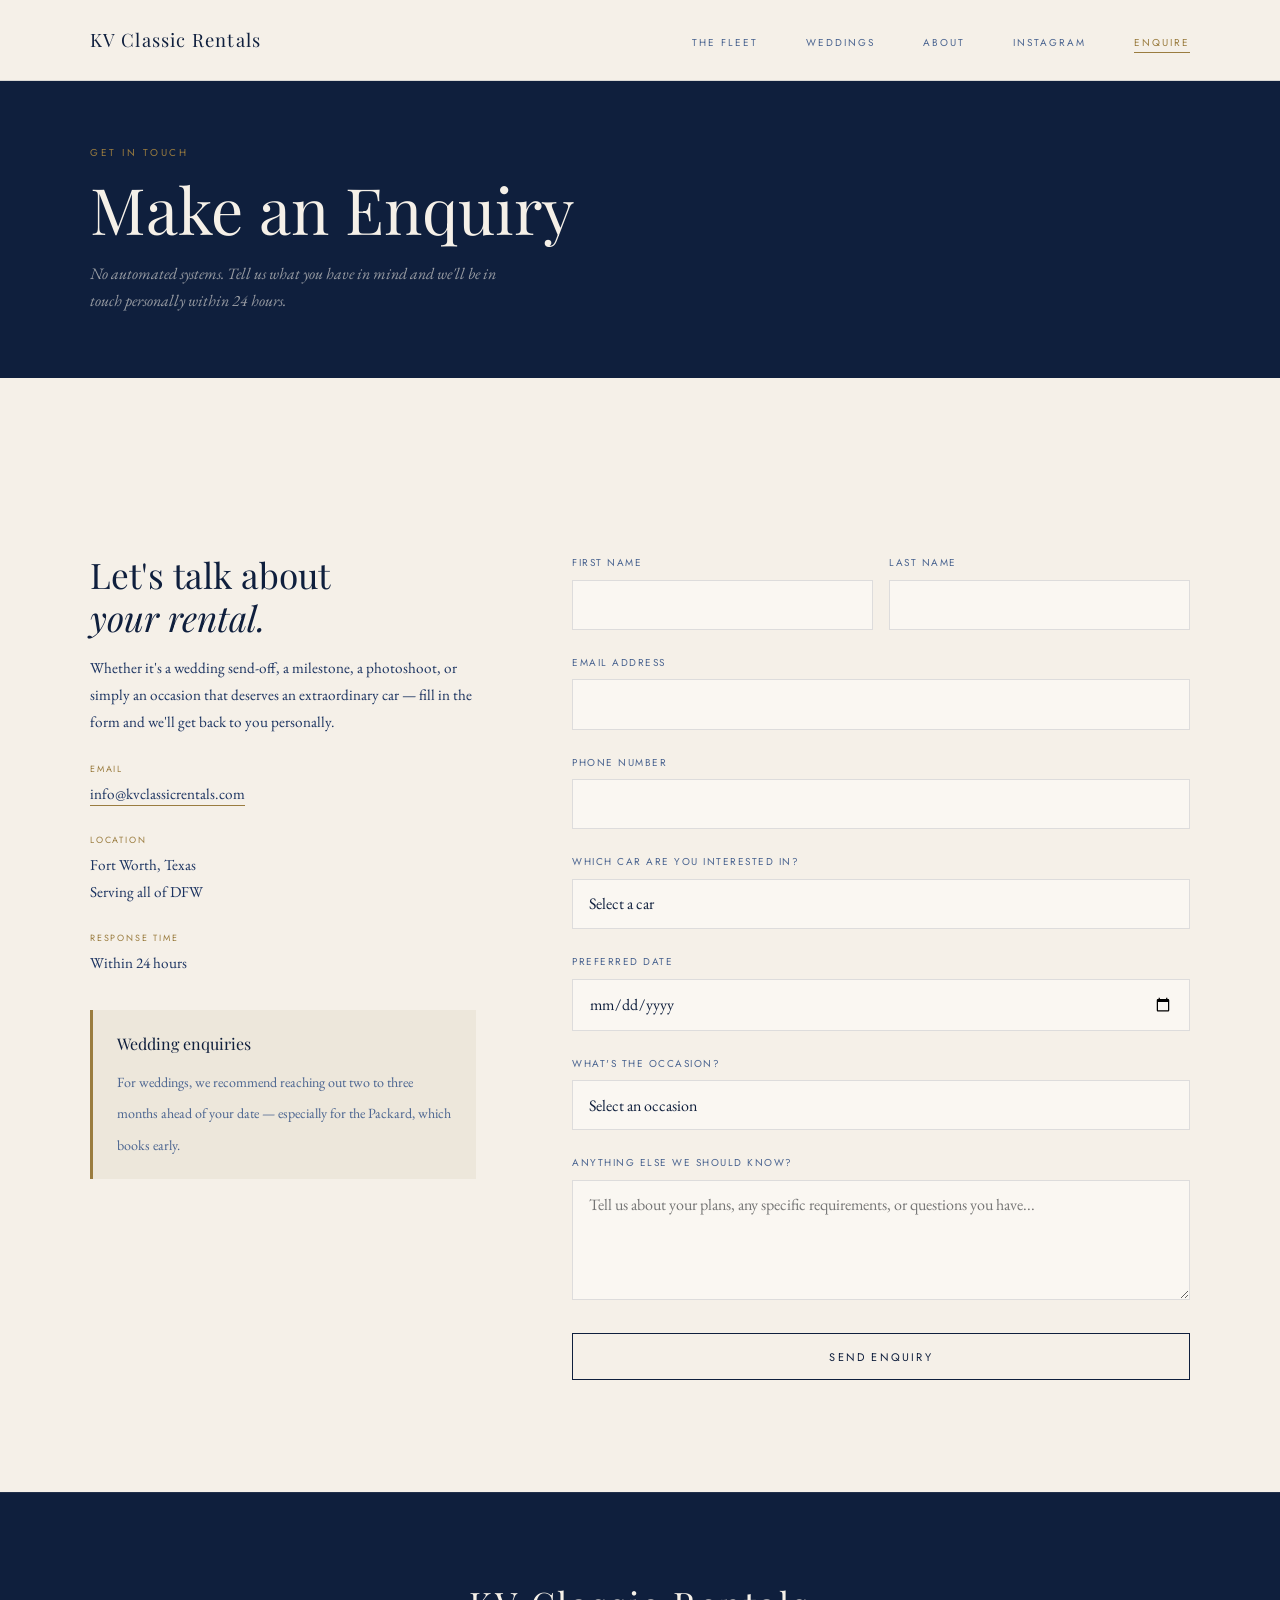
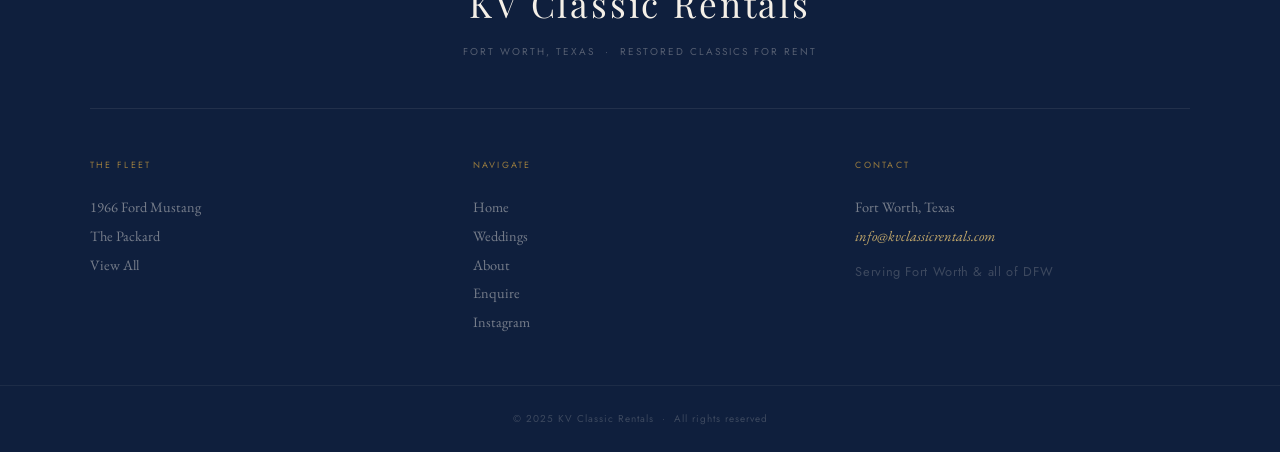
==== contact.html @ 5dc6d682 "Add files via upload" ====
<!DOCTYPE html>
<html lang="en">
<head>
  <meta charset="UTF-8" />
  <meta name="viewport" content="width=device-width, initial-scale=1.0" />
  <title>Enquire — KV Classic Rentals Fort Worth</title>
  <meta name="description" content="Enquire about renting a classic car from KV Classic Rentals in Fort Worth TX. Tell us your date and occasion — we'll be in touch personally." />
  <link rel="preconnect" href="https://fonts.googleapis.com" />
  <link rel="preconnect" href="https://fonts.gstatic.com" crossorigin />
  <link href="https://fonts.googleapis.com/css2?family=Playfair+Display:ital,wght@0,400;0,500;0,700;1,400;1,500&family=EB+Garamond:ital,wght@0,400;0,500;1,400;1,500&family=Jost:wght@300;400&display=swap" rel="stylesheet" />
  <link rel="stylesheet" href="style.css" />
</head>
<body>

  <nav class="nav solid" id="main-nav">
    <div class="nav-inner">
      <a href="index.html" class="nav-logo">KV Classic Rentals</a>
      <ul class="nav-links" id="nav-links">
        <li><a href="fleet.html">The Fleet</a></li>
        <li><a href="weddings.html">Weddings</a></li>
        <li><a href="about.html">About</a></li>
        <li><a href="https://instagram.com/kvclassicrentals" target="_blank">Instagram</a></li>
        <li><a href="contact.html" class="nav-enquire">Enquire</a></li>
      </ul>
      <button class="nav-toggle" id="nav-toggle">&#9776;</button>
    </div>
  </nav>

  <div class="page-hero">
    <div class="container">
      <span class="kicker">Get in Touch</span>
      <h1>Make an Enquiry</h1>
      <p>No automated systems. Tell us what you have in mind and we'll be in touch personally within 24 hours.</p>
    </div>
  </div>

  <section class="section">
    <div class="container">
      <div class="contact-grid">

        <div class="contact-info">
          <h2>Let's talk about<br/><em>your rental.</em></h2>
          <p>Whether it's a wedding send-off, a milestone, a photoshoot, or simply an occasion that deserves an extraordinary car — fill in the form and we'll get back to you personally.</p>

          <div class="contact-detail">
            <span class="contact-detail-label">Email</span>
            <p class="contact-detail-value"><a href="mailto:info@kvclassicrentals.com">info@kvclassicrentals.com</a></p>
          </div>

          <div class="contact-detail">
            <span class="contact-detail-label">Location</span>
            <p class="contact-detail-value">Fort Worth, Texas<br/>Serving all of DFW</p>
          </div>

          <div class="contact-detail">
            <span class="contact-detail-label">Response time</span>
            <p class="contact-detail-value">Within 24 hours</p>
          </div>

          <div class="contact-note">
            <p>Wedding enquiries</p>
            <span>For weddings, we recommend reaching out two to three months ahead of your date — especially for the Packard, which books early.</span>
          </div>
        </div>

        <div>
          <!--
            FORM SETUP INSTRUCTIONS:
            1. Go to formspree.io and create a free account
            2. Create a new form — it will give you a form ID
            3. Replace "YOUR_FORM_ID" in the action below with your actual form ID
            4. That's it — submissions will email you directly
          -->
          <form action="https://formspree.io/f/YOUR_FORM_ID" method="POST">

            <div class="form-row">
              <div class="form-group">
                <label for="first-name">First Name</label>
                <input type="text" id="first-name" name="first_name" required />
              </div>
              <div class="form-group">
                <label for="last-name">Last Name</label>
                <input type="text" id="last-name" name="last_name" required />
              </div>
            </div>

            <div class="form-group">
              <label for="email">Email Address</label>
              <input type="email" id="email" name="email" required />
            </div>

            <div class="form-group">
              <label for="phone">Phone Number</label>
              <input type="tel" id="phone" name="phone" />
            </div>

            <div class="form-group">
              <label for="car">Which car are you interested in?</label>
              <select id="car" name="car" required>
                <option value="" disabled selected>Select a car</option>
                <option value="mustang">1966 Ford Mustang — Self-Drive, from $500</option>
                <option value="packard">The Packard — Chauffeured, from $1,500</option>
                <option value="third">The Third Classic — Chauffeured, available end of May</option>
                <option value="unsure">Not sure yet — tell me more</option>
              </select>
            </div>

            <div class="form-group">
              <label for="date">Preferred Date</label>
              <input type="date" id="date" name="preferred_date" />
            </div>

            <div class="form-group">
              <label for="occasion">What's the occasion?</label>
              <select id="occasion" name="occasion">
                <option value="" disabled selected>Select an occasion</option>
                <option value="wedding">Wedding</option>
                <option value="anniversary">Anniversary</option>
                <option value="birthday">Birthday or milestone</option>
                <option value="photoshoot">Photo or film shoot</option>
                <option value="drive">I just want to drive it</option>
                <option value="corporate">Corporate or event</option>
                <option value="other">Other</option>
              </select>
            </div>

            <div class="form-group">
              <label for="message">Anything else we should know?</label>
              <textarea id="message" name="message" placeholder="Tell us about your plans, any specific requirements, or questions you have..."></textarea>
            </div>

            <!-- Hidden field to catch spam -->
            <input type="text" name="_gotcha" style="display:none;" />

            <div style="margin-top:0.5rem;">
              <button type="submit" class="btn btn--dark" style="width:100%;text-align:center;font-family:var(--font-sans);">Send Enquiry</button>
            </div>

          </form>
        </div>

      </div>
    </div>
  </section>

  <footer class="footer">
    <div class="container">
      <div class="footer-masthead">
        <p class="footer-name">KV Classic Rentals</p>
        <p class="footer-place">Fort Worth, Texas &nbsp;·&nbsp; Restored Classics for Rent</p>
      </div>
      <div class="footer-cols">
        <div class="footer-col">
          <span class="footer-col-label">The Fleet</span>
          <a href="mustang.html">1966 Ford Mustang</a>
          <a href="packard.html">The Packard</a>
          <a href="fleet.html">View All</a>
        </div>
        <div class="footer-col">
          <span class="footer-col-label">Navigate</span>
          <a href="index.html">Home</a>
          <a href="weddings.html">Weddings</a>
          <a href="about.html">About</a>
          <a href="contact.html">Enquire</a>
          <a href="https://instagram.com/kvclassicrentals" target="_blank">Instagram</a>
        </div>
        <div class="footer-col">
          <span class="footer-col-label">Contact</span>
          <p>Fort Worth, Texas</p>
          <a href="mailto:info@kvclassicrentals.com" class="footer-email">info@kvclassicrentals.com</a>
          <p style="margin-top:0.5rem;font-size:0.8rem;font-family:var(--font-sans);letter-spacing:0.05em;color:rgba(245,240,232,0.2);">Serving Fort Worth &amp; all of DFW</p>
        </div>
      </div>
    </div>
    <div class="footer-bottom">
      <p>&copy; 2025 KV Classic Rentals &nbsp;·&nbsp; All rights reserved</p>
    </div>
  </footer>

  <script src="nav.js"></script>
  <script>
    // Pre-select car from URL param e.g. contact.html?car=mustang
    const params = new URLSearchParams(window.location.search);
    const carParam = params.get('car');
    if (carParam) {
      const select = document.getElementById('car');
      if (select) {
        const option = Array.from(select.options).find(o => o.value === carParam);
        if (option) select.value = carParam;
      }
    }
  </script>
</body>
</html>
---- style.css ----
*, *::before, *::after { box-sizing: border-box; margin: 0; padding: 0; }

:root {
  --ink:        #0f1f3d;
  --ink-mid:    #1a3260;
  --ink-light:  #4a6490;
  --ink-faint:  #8a9db8;
  --gold:       #9a7c3f;
  --gold-light: #c4a96b;
  --cream:      #f5f0e8;
  --cream-dark: #ede7db;
  --white:      #faf7f2;
  --rule:       rgba(15,31,61,0.12);
  --font-display: 'Playfair Display', Georgia, serif;
  --font-body:    'EB Garamond', Georgia, serif;
  --font-sans:    'Jost', system-ui, sans-serif;
  --max-width: 1180px;
  --transition: 0.3s ease;
}

html { scroll-behavior: smooth; }
body { font-family: var(--font-body); font-size: 18px; color: var(--ink); background: var(--cream); line-height: 1.75; -webkit-font-smoothing: antialiased; }
a { color: inherit; text-decoration: none; }
em { font-style: italic; }

.container { max-width: var(--max-width); margin: 0 auto; padding: 0 2.5rem; }
.container--narrow { max-width: 720px; }
.section { padding: 7rem 0; }
.section--tinted { background: var(--cream-dark); }
.section--ink { background: var(--ink); }

.kicker { font-family: var(--font-sans); font-size: 10px; font-weight: 400; letter-spacing: 0.25em; text-transform: uppercase; color: var(--gold); display: block; margin-bottom: 1.25rem; }
.kicker--light { color: var(--gold-light); }

.display { font-family: var(--font-display); font-weight: 400; line-height: 1.1; color: var(--ink); }
.display--xl  { font-size: clamp(3.5rem, 7vw, 6.5rem); }
.display--lg  { font-size: clamp(2.8rem, 5vw, 4.5rem); }
.display--md  { font-size: clamp(2rem, 3.5vw, 3rem); }
.display--sm  { font-size: clamp(1.5rem, 2.5vw, 2rem); }

.body-text { font-family: var(--font-body); font-size: 1rem; line-height: 1.85; color: var(--ink-mid); }
.pull-quote { font-family: var(--font-display); font-size: clamp(1.5rem, 2.2vw, 2rem); font-weight: 400; font-style: italic; color: var(--ink); line-height: 1.4; margin-bottom: 1.5rem; }

.rule { width: 100%; height: 1px; background: var(--rule); }
.rule--gold { background: var(--gold); opacity: 0.4; }
.rule--short { width: 48px; height: 1px; display: block; }

.btn { display: inline-block; font-family: var(--font-sans); font-size: 11px; font-weight: 400; letter-spacing: 0.2em; text-transform: uppercase; padding: 0.9rem 2.5rem; border: 1px solid currentColor; transition: all var(--transition); cursor: pointer; background: transparent; }
.btn--dark { color: var(--ink); border-color: var(--ink); }
.btn--dark:hover { background: var(--ink); color: var(--cream); }
.btn--cream { color: var(--cream); border-color: rgba(245,240,232,0.5); }
.btn--cream:hover { background: rgba(245,240,232,0.1); border-color: var(--cream); }
.btn--outline-cream { color: var(--cream); border-color: rgba(245,240,232,0.3); }
.btn--outline-cream:hover { border-color: var(--cream); }

/* Nav */
.nav { position: fixed; top: 0; left: 0; right: 0; z-index: 100; transition: background var(--transition), border-bottom var(--transition); }
.nav.scrolled, .nav.solid { background: var(--cream); border-bottom: 1px solid var(--rule); }
.nav-inner { max-width: var(--max-width); margin: 0 auto; padding: 1.5rem 2.5rem; display: flex; align-items: center; justify-content: space-between; }
.nav-logo { font-family: var(--font-display); font-size: 1.15rem; font-weight: 400; color: var(--cream); letter-spacing: 0.06em; transition: color var(--transition); }
.nav.scrolled .nav-logo, .nav.solid .nav-logo { color: var(--ink); }
.nav-links { list-style: none; display: flex; gap: 3rem; align-items: center; }
.nav-links a { font-family: var(--font-sans); font-size: 10px; font-weight: 400; letter-spacing: 0.2em; text-transform: uppercase; color: rgba(245,240,232,0.75); transition: color var(--transition); }
.nav.scrolled .nav-links a, .nav.solid .nav-links a { color: var(--ink-light); }
.nav-links a:hover, .nav.scrolled .nav-links a:hover, .nav.solid .nav-links a:hover { color: var(--ink); }
.nav-enquire { border-bottom: 1px solid rgba(245,240,232,0.3); padding-bottom: 2px; }
.nav.scrolled .nav-enquire, .nav.solid .nav-enquire { color: var(--gold) !important; border-color: var(--gold); }
.nav-toggle { display: none; background: none; border: none; color: var(--cream); font-size: 1.4rem; cursor: pointer; line-height: 1; }
.nav.scrolled .nav-toggle, .nav.solid .nav-toggle { color: var(--ink); }

/* Hero */
.hero { position: relative; height: 100vh; min-height: 640px; display: flex; flex-direction: column; justify-content: flex-end; overflow: hidden; }
.hero-bg { position: absolute; inset: 0; }
.hero-img { width: 100%; height: 100%; object-fit: cover; }
.hero-placeholder { width: 100%; height: 100%; display: flex; align-items: center; justify-content: center; color: rgba(245,240,232,0.1); font-family: var(--font-display); font-style: italic; font-size: 1rem; letter-spacing: 0.1em; }
.hero-placeholder--home { background: linear-gradient(160deg, #1a3a7a 0%, #0f1f3d 55%, #0a1525 100%); }
.hero-placeholder--weddings { background: linear-gradient(160deg, #0e1a2e 0%, #1a2e50 50%, #0f1f3d 100%); }
.hero-placeholder--car-blue { background: linear-gradient(160deg, #1a3a7a 0%, #1e4d9e 50%, #163080 100%); }
.hero-placeholder--car-navy { background: linear-gradient(160deg, #0e1a2e 0%, #162540 60%, #0a1220 100%); }
.hero-vignette { position: absolute; inset: 0; background: linear-gradient(to top, rgba(15,31,61,0.92) 0%, rgba(15,31,61,0.35) 55%, rgba(15,31,61,0.1) 100%); z-index: 1; }
.hero-content { position: relative; z-index: 2; padding: 0 2.5rem 5rem; max-width: var(--max-width); margin: 0 auto; width: 100%; }
.hero-rule { width: 48px; height: 1px; background: var(--gold-light); opacity: 0.6; margin-bottom: 1.75rem; }
.hero-headline { font-family: var(--font-display); font-weight: 400; color: var(--cream); line-height: 1.08; margin-bottom: 1.5rem; max-width: 18ch; font-size: clamp(3rem, 6.5vw, 5.8rem); }
.hero-sub { font-family: var(--font-body); font-size: 1.1rem; font-style: italic; color: rgba(245,240,232,0.65); max-width: 46ch; margin-bottom: 2.5rem; line-height: 1.7; }
.hero-actions { display: flex; gap: 1.25rem; flex-wrap: wrap; align-items: center; }
.hero-location { position: absolute; top: 50%; right: 2.5rem; transform: translateY(-50%) rotate(90deg); z-index: 2; font-family: var(--font-sans); font-size: 9px; letter-spacing: 0.25em; text-transform: uppercase; color: rgba(245,240,232,0.3); }

/* Page hero (interior pages without full-height hero) */
.page-hero { background: var(--ink); padding: 9rem 0 4rem; }
.page-hero .kicker { margin-bottom: 0.75rem; }
.page-hero h1 { font-family: var(--font-display); font-size: clamp(2.5rem, 5vw, 4rem); font-weight: 400; color: var(--cream); line-height: 1.1; margin-bottom: 1rem; }
.page-hero p { font-family: var(--font-body); font-size: 1rem; font-style: italic; color: rgba(245,240,232,0.6); max-width: 52ch; line-height: 1.7; }

/* Intro split */
.intro-inner { display: grid; grid-template-columns: 1fr 2px 1.4fr; gap: 5rem; align-items: start; }
.intro-divider { background: var(--rule); min-height: 180px; }

/* Occasions grid */
.occasions-grid { display: grid; grid-template-columns: repeat(3, 1fr); gap: 0; border-top: 1px solid var(--rule); border-left: 1px solid var(--rule); margin-top: 3rem; }
.occasion { padding: 2rem 1.75rem; border-right: 1px solid var(--rule); border-bottom: 1px solid var(--rule); }
.occasion-mark { font-family: var(--font-display); font-size: 2rem; font-weight: 400; font-style: italic; color: var(--gold-light); opacity: 0.5; line-height: 1; margin-bottom: 1rem; }
.occasion h3 { font-family: var(--font-display); font-size: 1.1rem; font-weight: 400; color: var(--ink); margin-bottom: 0.5rem; }
.occasion p { font-family: var(--font-body); font-size: 0.88rem; color: var(--ink-light); line-height: 1.7; }

/* Car cards */
.cars-header { display: flex; align-items: flex-end; justify-content: space-between; margin-bottom: 3rem; padding-bottom: 1.5rem; border-bottom: 1px solid var(--rule); }
.cars-grid { display: grid; grid-template-columns: repeat(3, 1fr); gap: 3rem; }
.car-card { display: block; }
.car-card:hover .car-card__link { color: var(--gold); }
.car-card__image { aspect-ratio: 3/2; overflow: hidden; margin-bottom: 1.75rem; position: relative; }
.car-card__image img { width: 100%; height: 100%; object-fit: cover; }
.car-card__photo { width: 100%; height: 100%; display: flex; flex-direction: column; align-items: center; justify-content: center; gap: 0.5rem; }
.car-card__photo--blue { background: linear-gradient(160deg, #1a3a7a 0%, #1e4d9e 50%, #163080 100%); }
.car-card__photo--navy { background: linear-gradient(160deg, #0e1a2e 0%, #162540 60%, #0a1220 100%); }
.car-card__photo--green { background: linear-gradient(160deg, #1a3a1a 0%, #2a5a2a 50%, #143014 100%); }
.car-card__photo span { font-family: var(--font-display); font-style: italic; color: rgba(245,240,232,0.35); font-size: 1.1rem; letter-spacing: 0.05em; }
.car-card__photo .sub { font-family: var(--font-sans); font-size: 9px; letter-spacing: 0.15em; color: rgba(245,240,232,0.2); }
.car-card__tag { position: absolute; bottom: 1.25rem; left: 1.25rem; font-family: var(--font-sans); font-size: 9px; font-weight: 400; letter-spacing: 0.2em; text-transform: uppercase; padding: 0.4rem 0.9rem; background: var(--cream); color: var(--ink); }
.car-card__tag--chauffeur { background: var(--ink); color: var(--cream); }
.car-card__avail { display: inline-block; font-family: var(--font-sans); font-size: 9px; font-weight: 400; letter-spacing: 0.18em; text-transform: uppercase; color: var(--gold); border: 1px solid var(--gold); padding: 0.3rem 0.8rem; margin-bottom: 0.75rem; }
.car-card__avail--soon { color: var(--ink-light); border-color: var(--ink-faint); }
.car-card--teaser { opacity: 0.8; }
.car-card__meta { font-family: var(--font-sans); font-size: 10px; font-weight: 400; letter-spacing: 0.2em; text-transform: uppercase; color: var(--ink-faint); margin-bottom: 0.6rem; }
.car-card__name { font-family: var(--font-display); font-size: 2rem; font-weight: 400; color: var(--ink); margin-bottom: 1rem; line-height: 1.2; }
.car-card__desc { font-family: var(--font-body); font-size: 0.95rem; color: var(--ink-light); line-height: 1.75; margin-bottom: 1.5rem; }
.car-card__link { font-family: var(--font-sans); font-size: 10px; font-weight: 400; letter-spacing: 0.2em; text-transform: uppercase; color: var(--ink); border-bottom: 1px solid var(--gold); padding-bottom: 2px; transition: color var(--transition); }

/* Car detail page */
.car-detail-grid { display: grid; grid-template-columns: 1fr 1fr; gap: 5rem; align-items: start; margin-top: 4rem; }
.car-detail-main-img { aspect-ratio: 4/3; overflow: hidden; margin-bottom: 1rem; }
.car-detail-main-img img { width: 100%; height: 100%; object-fit: cover; }
.car-detail-placeholder { width: 100%; height: 100%; display: flex; align-items: center; justify-content: center; color: rgba(245,240,232,0.3); font-family: var(--font-display); font-style: italic; font-size: 0.9rem; }
.car-detail-eyebrow { font-family: var(--font-sans); font-size: 11px; font-weight: 400; letter-spacing: 0.2em; text-transform: uppercase; color: var(--gold); margin-bottom: 0.75rem; display: block; }
.car-detail-title { font-family: var(--font-display); font-size: clamp(2.5rem, 4vw, 3.5rem); font-weight: 400; color: var(--ink); margin-bottom: 0.4rem; line-height: 1.1; }
.car-detail-sub { font-family: var(--font-sans); font-size: 10px; letter-spacing: 0.2em; text-transform: uppercase; color: var(--ink-faint); margin-bottom: 2rem; }
.car-detail-body { font-family: var(--font-body); font-size: 0.95rem; color: var(--ink-mid); line-height: 1.85; margin-bottom: 1.5rem; }
.car-specs { border-top: 1px solid var(--rule); border-bottom: 1px solid var(--rule); padding: 1.5rem 0; margin-bottom: 2rem; display: grid; grid-template-columns: 1fr 1fr; gap: 1rem; }
.spec-label { font-family: var(--font-sans); font-size: 9px; letter-spacing: 0.2em; text-transform: uppercase; color: var(--ink-faint); margin-bottom: 0.2rem; }
.spec-value { font-family: var(--font-display); font-size: 1.1rem; color: var(--ink); }
.calendar-section h3 { font-family: var(--font-display); font-size: 1.4rem; font-weight: 400; color: var(--ink); margin-bottom: 0.5rem; }
.calendar-section p { font-family: var(--font-body); font-size: 0.9rem; color: var(--ink-light); margin-bottom: 1rem; line-height: 1.7; }
.calendar-embed { border: 1px solid var(--rule); background: var(--white); padding: 2rem; text-align: center; }
.calendar-embed strong { font-family: var(--font-display); font-size: 1.1rem; font-weight: 400; color: var(--ink); display: block; margin-bottom: 0.5rem; }
.calendar-embed p { font-family: var(--font-body); font-size: 0.85rem; color: var(--ink-light); }

/* Send-offs (weddings page) */
.sendoff-grid { display: grid; grid-template-columns: 1fr 1fr; gap: 5rem; margin-top: 4rem; }
.sendoff { border-top: 2px solid var(--gold); padding-top: 2rem; }
.sendoff-label { font-family: var(--font-sans); font-size: 9px; font-weight: 400; letter-spacing: 0.25em; text-transform: uppercase; color: var(--gold); margin-bottom: 1.25rem; display: block; }
.sendoff-image { aspect-ratio: 4/3; margin-bottom: 1.75rem; overflow: hidden; }
.sendoff-image img { width: 100%; height: 100%; object-fit: cover; }
.sendoff-placeholder { width: 100%; height: 100%; display: flex; flex-direction: column; align-items: center; justify-content: center; gap: 0.5rem; }
.sendoff-placeholder--packard { background: linear-gradient(160deg, #0e1a2e 0%, #1a3260 60%, #0a1220 100%); }
.sendoff-placeholder--mustang { background: linear-gradient(160deg, #1a3a7a 0%, #1e4d9e 55%, #163080 100%); }
.sendoff h3 { font-family: var(--font-display); font-size: clamp(1.6rem, 2.5vw, 2.2rem); font-weight: 400; color: var(--ink); margin-bottom: 0.5rem; line-height: 1.2; }
.sendoff-price { font-family: var(--font-sans); font-size: 10px; letter-spacing: 0.2em; text-transform: uppercase; color: var(--ink-faint); margin-bottom: 1.25rem; }
.sendoff p { font-family: var(--font-body); font-size: 0.95rem; color: var(--ink-mid); line-height: 1.8; margin-bottom: 1.5rem; }

/* Process steps */
.process-steps { display: grid; grid-template-columns: repeat(4, 1fr); gap: 0; border-top: 1px solid rgba(245,240,232,0.12); margin-top: 3rem; }
.process-step { padding: 2rem 1.75rem; border-right: 1px solid rgba(245,240,232,0.08); }
.process-step:last-child { border-right: none; }
.process-numeral { font-family: var(--font-display); font-size: 2.5rem; font-weight: 400; font-style: italic; color: var(--gold-light); opacity: 0.35; line-height: 1; margin-bottom: 1.25rem; }
.process-step h3 { font-family: var(--font-display); font-size: 1.1rem; font-weight: 400; color: var(--cream); margin-bottom: 0.6rem; }
.process-step p { font-family: var(--font-body); font-size: 0.88rem; color: rgba(245,240,232,0.5); line-height: 1.7; }

/* CTA band */
.cta-band { background: var(--ink); padding: 5rem 0; text-align: center; }
.cta-meta { font-family: var(--font-sans); font-size: 10px; letter-spacing: 0.15em; color: rgba(245,240,232,0.25); margin-top: 1.5rem; }

/* Footer */
.footer { background: var(--ink); border-top: 1px solid rgba(245,240,232,0.08); padding: 5rem 0 0; }
.footer-masthead { text-align: center; padding-bottom: 3rem; border-bottom: 1px solid rgba(245,240,232,0.08); margin-bottom: 3rem; }
.footer-name { font-family: var(--font-display); font-size: 2.2rem; font-weight: 400; color: var(--cream); letter-spacing: 0.08em; margin-bottom: 0.5rem; }
.footer-place { font-family: var(--font-sans); font-size: 10px; letter-spacing: 0.2em; text-transform: uppercase; color: rgba(245,240,232,0.3); }
.footer-cols { display: grid; grid-template-columns: 1fr 1fr 1fr; gap: 3rem; padding-bottom: 3rem; }
.footer-col-label { font-family: var(--font-sans); font-size: 9px; letter-spacing: 0.25em; text-transform: uppercase; color: var(--gold); margin-bottom: 1.25rem; display: block; }
.footer-col a, .footer-col p { font-family: var(--font-body); font-size: 0.9rem; color: rgba(245,240,232,0.45); display: block; line-height: 2; transition: color var(--transition); }
.footer-col a:hover { color: rgba(245,240,232,0.85); }
.footer-col a.footer-email { color: var(--gold-light); font-style: italic; }
.footer-bottom { border-top: 1px solid rgba(245,240,232,0.06); padding: 1.5rem 2.5rem; text-align: center; }
.footer-bottom p { font-family: var(--font-sans); font-size: 10px; letter-spacing: 0.1em; color: rgba(245,240,232,0.2); }

/* Contact form */
.contact-grid { display: grid; grid-template-columns: 1fr 1.6fr; gap: 6rem; align-items: start; margin-top: 4rem; }
.contact-info h2 { font-family: var(--font-display); font-size: 2.2rem; font-weight: 400; color: var(--ink); margin-bottom: 1rem; line-height: 1.2; }
.contact-info p { font-family: var(--font-body); font-size: 0.95rem; color: var(--ink-mid); line-height: 1.8; margin-bottom: 1.5rem; }
.contact-detail { margin-bottom: 1.25rem; }
.contact-detail-label { font-family: var(--font-sans); font-size: 9px; letter-spacing: 0.2em; text-transform: uppercase; color: var(--gold); margin-bottom: 0.25rem; display: block; }
.contact-detail-value { font-family: var(--font-body); font-size: 0.95rem; color: var(--ink-mid); }
.contact-detail-value a { border-bottom: 1px solid var(--gold); padding-bottom: 1px; }
.contact-note { background: var(--cream-dark); border-left: 3px solid var(--gold); padding: 1.25rem 1.5rem; margin-top: 2rem; }
.contact-note p { font-family: var(--font-display); font-size: 1rem; font-weight: 400; color: var(--ink); margin-bottom: 0.4rem; }
.contact-note span { font-family: var(--font-body); font-size: 0.88rem; color: var(--ink-light); line-height: 1.7; }
.form-group { margin-bottom: 1.5rem; }
.form-group label { display: block; font-family: var(--font-sans); font-size: 10px; font-weight: 400; letter-spacing: 0.15em; text-transform: uppercase; color: var(--ink-light); margin-bottom: 0.5rem; }
.form-group input, .form-group select, .form-group textarea { width: 100%; padding: 0.85rem 1rem; border: 1px solid var(--rule); background: var(--white); font-family: var(--font-body); font-size: 1rem; color: var(--ink); outline: none; transition: border-color var(--transition); -webkit-appearance: none; }
.form-group input:focus, .form-group select:focus, .form-group textarea:focus { border-color: var(--ink); }
.form-group textarea { resize: vertical; min-height: 120px; }
.form-row { display: grid; grid-template-columns: 1fr 1fr; gap: 1rem; }

/* About page */
.about-grid { display: grid; grid-template-columns: 1fr 1fr; gap: 6rem; align-items: start; }
.about-img { aspect-ratio: 3/4; overflow: hidden; }
.about-img img { width: 100%; height: 100%; object-fit: cover; }
.about-placeholder { width: 100%; height: 100%; background: linear-gradient(160deg, #1a3a7a 0%, #0f1f3d 100%); display: flex; align-items: center; justify-content: center; color: rgba(245,240,232,0.2); font-family: var(--font-display); font-style: italic; font-size: 0.9rem; }
.about-text h2 { font-family: var(--font-display); font-size: clamp(2rem, 3.5vw, 2.8rem); font-weight: 400; color: var(--ink); margin-bottom: 1.5rem; line-height: 1.2; }
.about-text p { font-family: var(--font-body); font-size: 0.95rem; color: var(--ink-mid); line-height: 1.85; margin-bottom: 1.25rem; }
.process-light { display: flex; flex-direction: column; gap: 2.5rem; margin-top: 3rem; }
.process-light-step { display: grid; grid-template-columns: 3rem 1fr; gap: 1.5rem; align-items: start; }
.process-light-num { font-family: var(--font-display); font-size: 2.5rem; font-weight: 400; font-style: italic; color: var(--gold); opacity: 0.6; line-height: 1; }
.process-light-step h3 { font-family: var(--font-display); font-size: 1.2rem; font-weight: 400; color: var(--ink); margin-bottom: 0.5rem; }
.process-light-step p { font-family: var(--font-body); font-size: 0.9rem; color: var(--ink-light); line-height: 1.7; }

/* Responsive */
@media (max-width: 1000px) {
  .intro-inner { grid-template-columns: 1fr; gap: 2rem; }
  .intro-divider { display: none; }
  .occasions-grid { grid-template-columns: 1fr 1fr; }
  .process-steps { grid-template-columns: 1fr 1fr; }
  .car-detail-grid { grid-template-columns: 1fr; gap: 3rem; }
  .about-grid { grid-template-columns: 1fr; gap: 3rem; }
  .contact-grid { grid-template-columns: 1fr; gap: 3rem; }
}
@media (max-width: 900px) {
  .cars-grid { grid-template-columns: 1fr 1fr; gap: 2rem; }
  .footer-cols { grid-template-columns: 1fr 1fr; gap: 2rem; }
}
@media (max-width: 750px) {
  .nav-links { display: none; }
  .nav-links.open { display: flex; flex-direction: column; position: fixed; inset: 0; background: var(--ink); justify-content: center; align-items: center; gap: 2rem; z-index: 200; }
  .nav-links.open a { font-size: 1.1rem; color: var(--cream); }
  .nav-toggle { display: block; z-index: 300; }
  .hero-location { display: none; }
  .cars-header { flex-direction: column; align-items: flex-start; gap: 1rem; }
  .occasions-grid { grid-template-columns: 1fr; }
  .section { padding: 4.5rem 0; }
  .form-row { grid-template-columns: 1fr; }
}
@media (max-width: 600px) {
  .cars-grid { grid-template-columns: 1fr; }
  .sendoff-grid { grid-template-columns: 1fr; gap: 3rem; }
  .footer-cols { grid-template-columns: 1fr; }
}
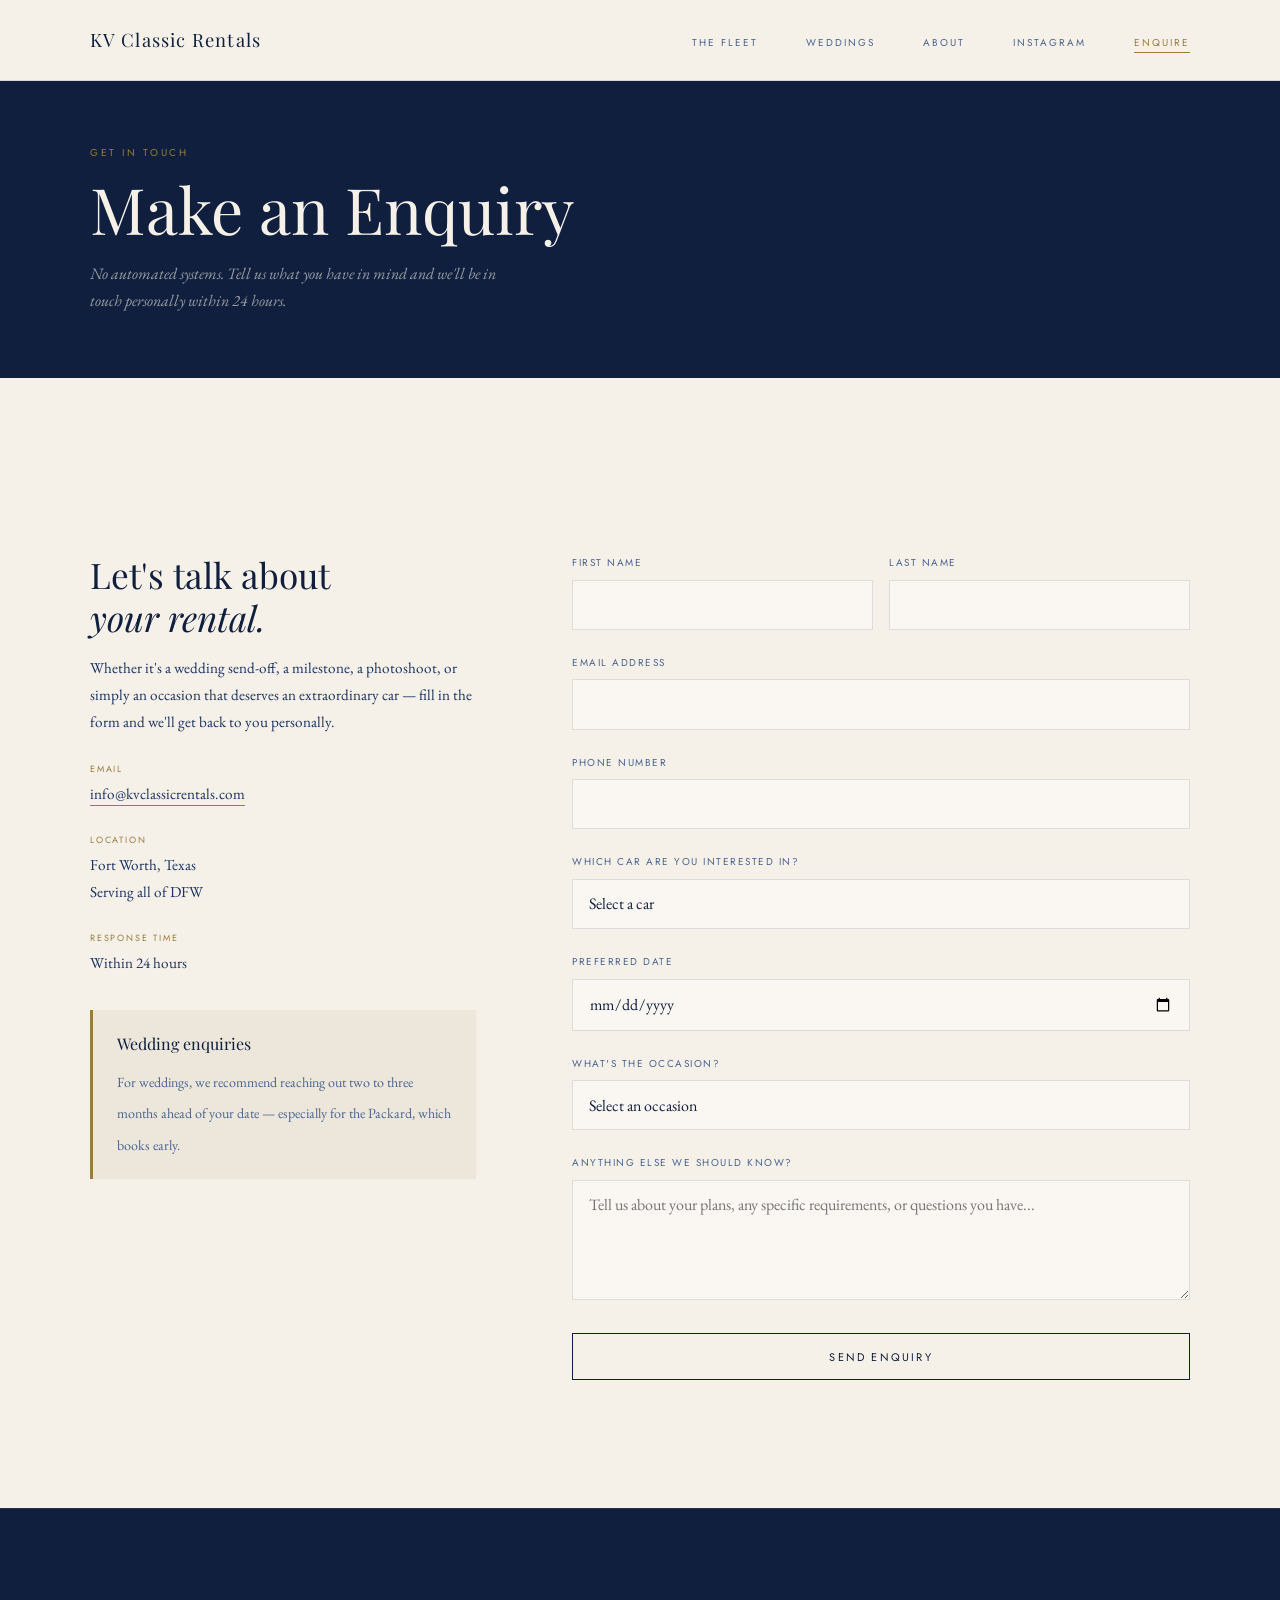
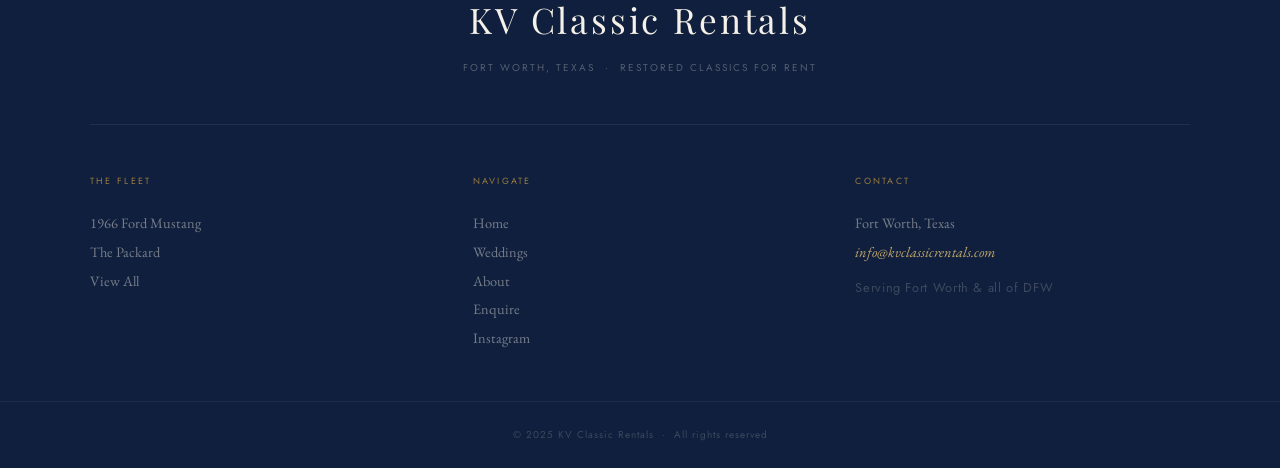
==== commit 72028779: "Wire enquiry form to Supabase, add form status styling" ====
--- a/contact.html
+++ b/contact.html
@@ -64,14 +64,7 @@
         </div>
 
         <div>
-          <!--
-            FORM SETUP INSTRUCTIONS:
-            1. Go to formspree.io and create a free account
-            2. Create a new form — it will give you a form ID
-            3. Replace "YOUR_FORM_ID" in the action below with your actual form ID
-            4. That's it — submissions will email you directly
-          -->
-          <form action="https://formspree.io/f/YOUR_FORM_ID" method="POST">
+          <form id="enquiry-form">
 
             <div class="form-row">
               <div class="form-group">
@@ -133,10 +126,11 @@
             <input type="text" name="_gotcha" style="display:none;" />
 
             <div style="margin-top:0.5rem;">
-              <button type="submit" class="btn btn--dark" style="width:100%;text-align:center;font-family:var(--font-sans);">Send Enquiry</button>
+              <button type="submit" id="form-submit" class="btn btn--dark" style="width:100%;text-align:center;font-family:var(--font-sans);">Send Enquiry</button>
             </div>
 
           </form>
+          <p id="form-status" class="form-status" role="status" aria-live="polite"></p>
         </div>
 
       </div>
@@ -190,5 +184,52 @@
       }
     }
   </script>
+  <script>
+    // Enquiry form -> Supabase Edge Function (handles DB insert, auto-reply,
+    // internal notification, and ClickUp task creation server-side).
+    const ENQUIRY_ENDPOINT = "https://uiychghrbykixfxtjyjz.supabase.co/functions/v1/handle-enquiry";
+    const SUPABASE_ANON_KEY = "eyJhbGciOiJIUzI1NiIsInR5cCI6IkpXVCJ9.eyJpc3MiOiJzdXBhYmFzZSIsInJlZiI6InVpeWNoZ2hyYnlraXhmeHRqeWp6Iiwicm9sZSI6ImFub24iLCJpYXQiOjE3ODM5NjY2MjAsImV4cCI6MjA5OTU0MjYyMH0.0v5U07pMhjiVvjYgB4459Y__2A2aApnEr27cVdKFaZg";
+
+    const form = document.getElementById("enquiry-form");
+    const statusEl = document.getElementById("form-status");
+    const submitBtn = document.getElementById("form-submit");
+
+    if (form) {
+      form.addEventListener("submit", async (e) => {
+        e.preventDefault();
+        submitBtn.disabled = true;
+        submitBtn.textContent = "Sending…";
+        statusEl.textContent = "";
+        statusEl.className = "form-status";
+
+        const data = Object.fromEntries(new FormData(form).entries());
+
+        try {
+          const res = await fetch(ENQUIRY_ENDPOINT, {
+            method: "POST",
+            headers: {
+              "Content-Type": "application/json",
+              "Authorization": `Bearer ${SUPABASE_ANON_KEY}`,
+              "apikey": SUPABASE_ANON_KEY,
+            },
+            body: JSON.stringify(data),
+          });
+
+          if (!res.ok) throw new Error("Request failed with status " + res.status);
+
+          form.reset();
+          form.style.display = "none";
+          statusEl.textContent = "Thank you — your enquiry has been received. We'll be in touch personally within 24 hours.";
+          statusEl.className = "form-status form-status--success";
+        } catch (err) {
+          console.error(err);
+          statusEl.textContent = "Something went wrong sending your enquiry. Please email us directly at info@kvclassicrentals.com.";
+          statusEl.className = "form-status form-status--error";
+          submitBtn.disabled = false;
+          submitBtn.textContent = "Send Enquiry";
+        }
+      });
+    }
+  </script>
 </body>
 </html>
--- a/style.css
+++ b/style.css
@@ -242,3 +242,18 @@
   .sendoff-grid { grid-template-columns: 1fr; gap: 3rem; }
   .footer-cols { grid-template-columns: 1fr; }
 }
+
+/* Enquiry form submission status */
+.form-status {
+  margin-top: 1rem;
+  font-family: var(--font-sans);
+  font-size: 0.85rem;
+  letter-spacing: 0.02em;
+  line-height: 1.6;
+}
+.form-status--success {
+  color: #2f6b3a;
+}
+.form-status--error {
+  color: #a13f3f;
+}
